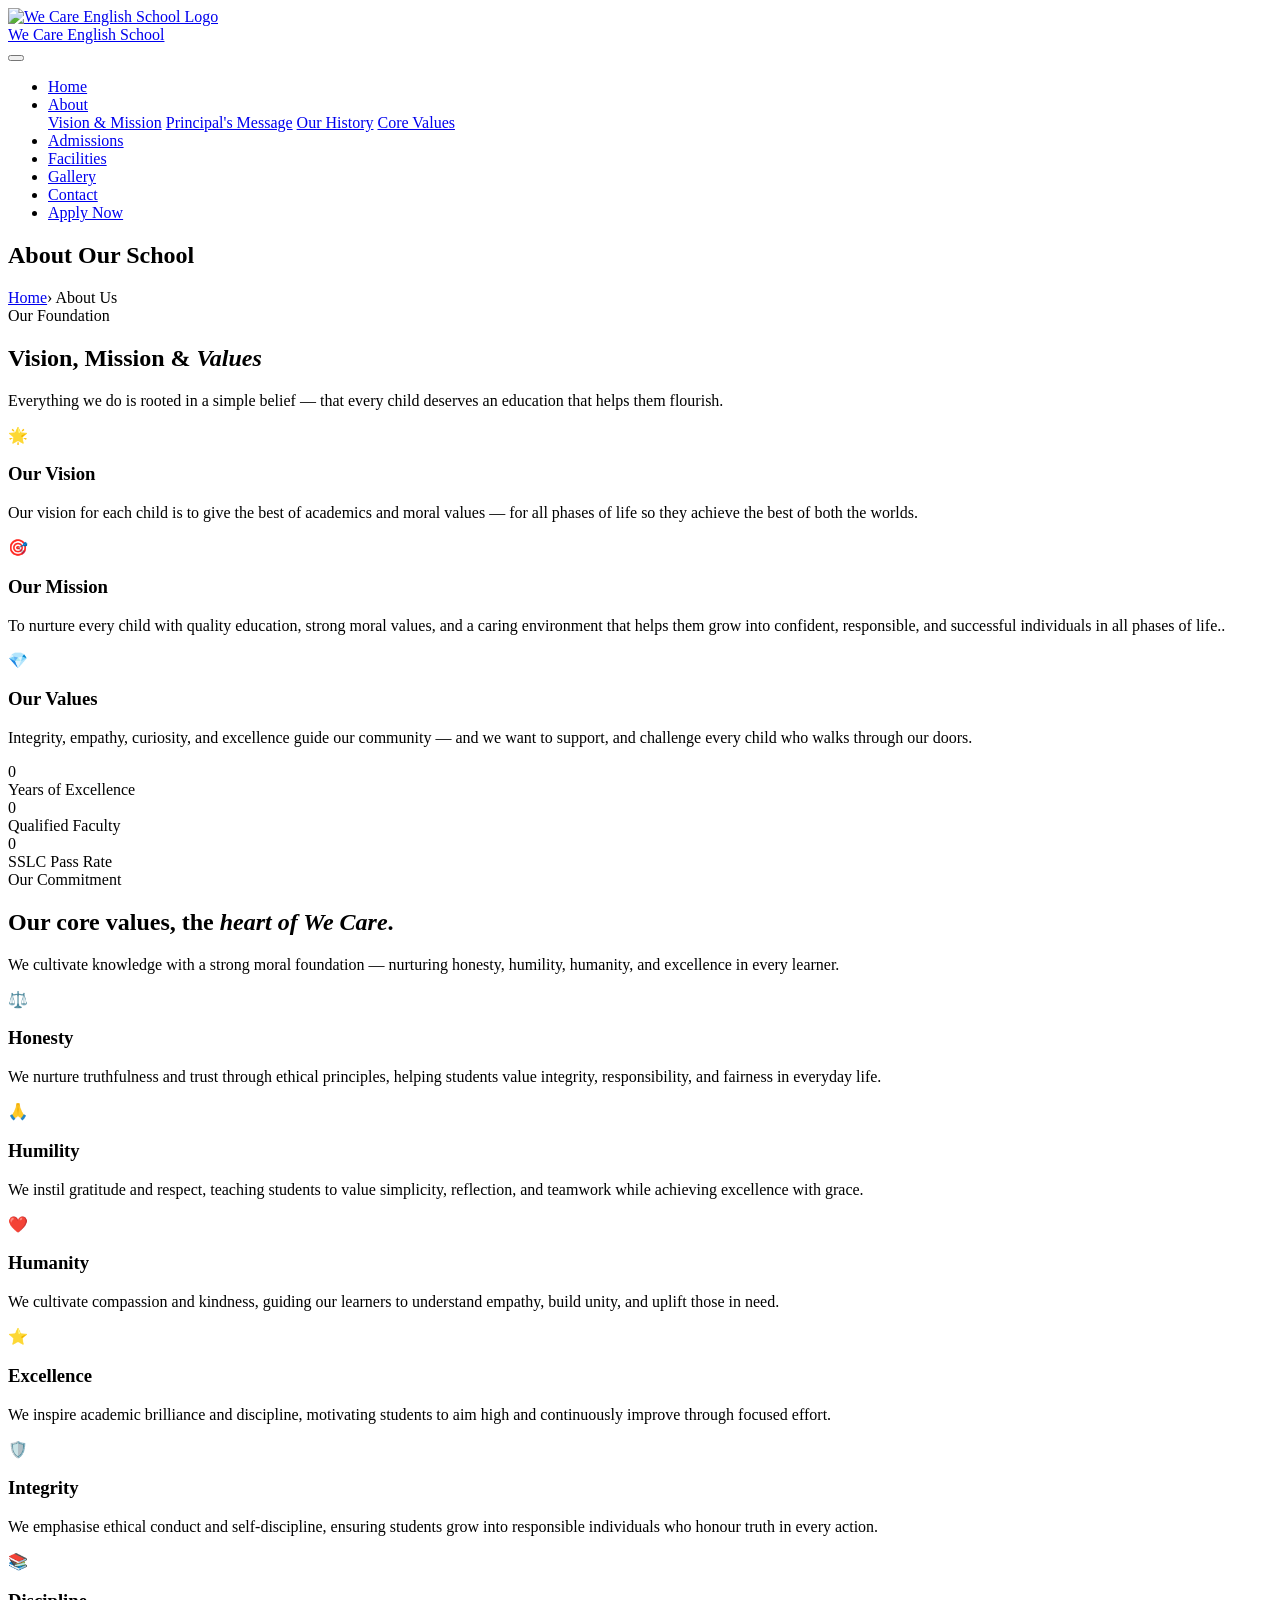
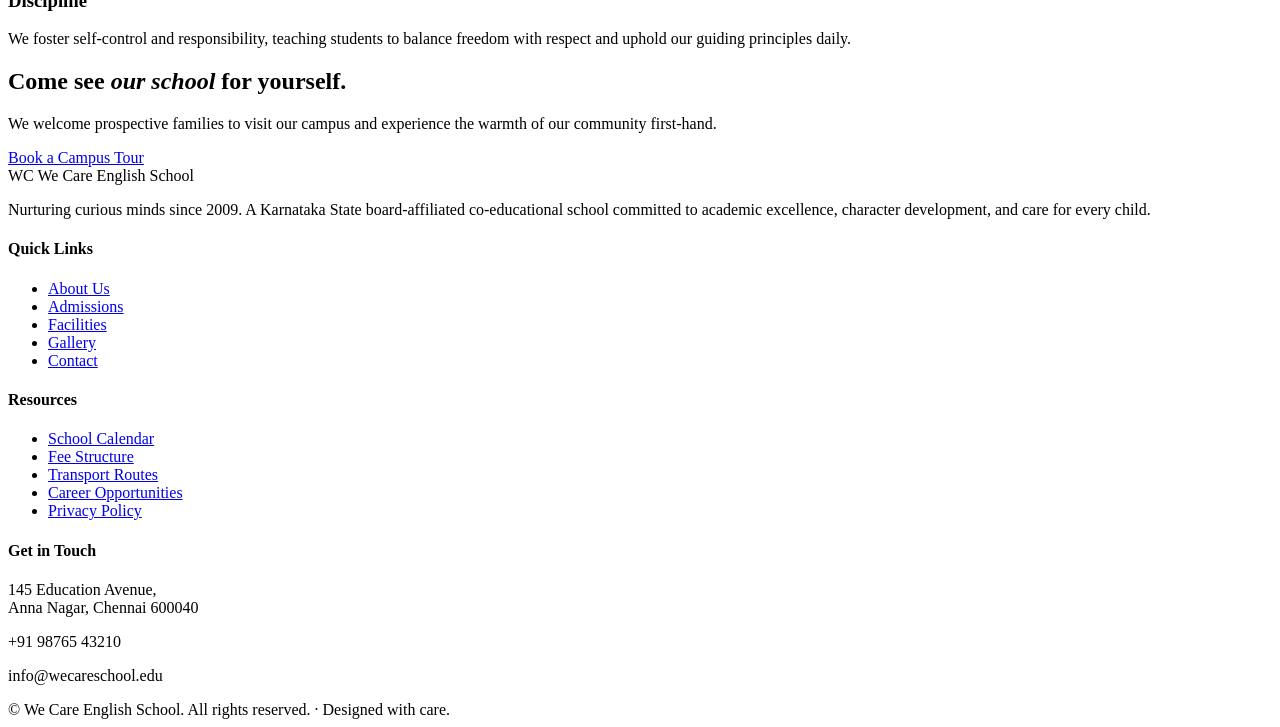
==== about.html @ 08a5f5e5 "Add files via upload" ====
<!DOCTYPE html>
<html lang="en">
<head>
  <meta charset="UTF-8" />
  <meta name="viewport" content="width=device-width, initial-scale=1.0" />
  <title>About Us — We Care English School</title>
  <meta name="description" content="Learn about the vision, history, leadership, and values of We Care English School." />
  <link rel="stylesheet" href="css/styles.css" />
</head>
<body>

  <!--<div class="topbar">
    <div class="container">
      <div class="topbar-left">
        <span>📞 +91 98765 43210</span>
        <span>✉ info@wecareschool.edu</span>
      </div>
      <div class="topbar-right">
        <span>🕒 Mon – Sat : 8:00 AM – 4:00 PM</span>
        <span class="social">
          <a href="#" aria-label="Facebook">f</a>
          <a href="#" aria-label="Instagram">ig</a>
          <a href="#" aria-label="YouTube">yt</a>
          <a href="#" aria-label="LinkedIn">in</a>
        </span>
      </div>
    </div>
  </div>-->

  <header class="site-header">
    <div class="container">
      <a class="brand" href="index.html">
       <img src="images/We Care School bg remove.png" alt="We Care English School Logo" class="brand-mark">
        <div class="brand-text">
          <span class="name">We Care English School</span>
         
        </div>
      </a>
      <button class="menu-toggle" aria-label="Toggle menu" aria-expanded="false">
        <span></span><span></span><span></span>
      </button>
      <nav class="main-nav" aria-label="Main">
        <ul>
          <li><a href="index.html">Home</a></li>
          <li class="has-drop">
            <a href="about.html">About</a>
            <div class="dropdown">
              <a href="about.html#vision">Vision &amp; Mission</a>
              <a href="about.html#principal">Principal&#39;s Message</a>
              <a href="about.html#history">Our History</a>
              <a href="about.html#values">Core Values</a>
            </div>
          </li>
          <li><a href="admissions.html">Admissions</a></li>
         <!-- <li class="has-drop">
            <a href="academics.html">Academics</a>
            <div class="dropdown">
              <a href="academics.html#kindergarten">Kindergarten</a>
              <a href="academics.html#primary">Primary School</a>
              <a href="academics.html#middle">Middle School</a>
              <a href="academics.html#secondary">Secondary School</a>
            </div>
          </li>-->
          <li><a href="facilities.html">Facilities</a></li>
          <li><a href="gallery.html">Gallery</a></li>
          <li><a href="contact.html">Contact</a></li>
          <li><a class="cta-btn" href="admissions.html">Apply Now</a></li>
        </ul>
      </nav>
    </div>
  </header>

  <section class="page-header">
    <div class="container">
      <h1>About Our School</h1>
      <div class="breadcrumb"><a href="index.html">Home</a><span class="sep">›</span> About Us</div>
    </div>
  </section>

  <!-- Vision / Mission / Values -->
  <section class="section" id="vision">
    <div class="container">
      <div class="section-head reveal">
        <span class="eyebrow">Our Foundation</span>
        <h2>Vision, Mission &amp; <em>Values</em></h2>
        <p>Everything we do is rooted in a simple belief — that every child deserves an education that helps them flourish.</p>
      </div>

      <div class="grid cols-3">
        <div class="feature-card reveal">
          <div class="icon-box">🌟</div>
          <h3>Our Vision</h3>
          <p>Our vision for each child is to give the best of academics and moral values — for all phases of life so they achieve the best of both the worlds.</p>
        </div>
        <div class="feature-card reveal">
          <div class="icon-box">🎯</div>
          <h3>Our Mission</h3>
          <p>To nurture every child with quality education, strong moral values, and a caring environment that helps them grow into confident, responsible, and successful individuals in all phases of life..</p>
        </div>
        <div class="feature-card reveal">
          <div class="icon-box">💎</div>
          <h3>Our Values</h3>
          <p>Integrity, empathy, curiosity, and excellence guide our community — and we want to support, and challenge every child who walks through our doors.</p>
        </div>
      </div>
    </div>
  </section>

  <!-- Principal's Message (Welcome style)
  <section class="section tinted welcome-preview" id="principal">
    <div class="container">
      <div class="welcome-art reveal">
        <img class="photo-main" src="https://images.unsplash.com/photo-1573496359142-b8d87734a5a2?w=900&auto=format" alt="Principal" />
        <img class="photo-second" src="https://images.unsplash.com/photo-1503676260728-1c00da094a0b?w=600&auto=format" alt="Students" />
        <div class="badge-circle">
          <div>
            <div class="num">26+</div>
            <span class="lbl">Years of<br/>Excellence</span>
          </div>
        </div>
      </div>
      <div class="welcome-text reveal">
        <span class="eyebrow">— Principal&#39;s Message</span>
        <h2>"Education is not the filling of a pail, <em>but the lighting of a fire</em>."</h2>
        <p>Welcome to We Care English School — a place where students are not only taught, but truly known. As principal, I have the great privilege of watching our young learners grow into thoughtful, capable young people who carry the school&#39;s values with them long after they leave us.</p>
        <p class="pull">"Our experienced faculty, modern facilities, and supportive community create an environment in which every child can find their voice and discover their potential."</p>
        <p>We invite you to visit our campus, meet our team, and see for yourself what makes our school special.</p>
        <div class="signature">
          <div class="signature-name">Dr. Priya Ramanathan
            <small>Principal · M.Ed., Ph.D.</small>
          </div>
        </div>
      </div>
    </div>
  </section> -->

  <!-- History 
  <section class="section" id="history">
    <div class="container">
      <div class="section-head reveal">
        <span class="eyebrow">Our Journey</span>
        <h2>A legacy of <em>caring excellence</em>.</h2>
        <p>From humble beginnings to a thriving school community.</p>
      </div>

      <div class="grid cols-4">
        <div class="feature-card reveal">
          <div class="icon-box">📅</div>
          <h3>2004</h3>
          <p>School founded with 80 students and 6 teachers in a rented building, with a vision for inclusive English-medium education.</p>
        </div>
        <div class="feature-card reveal">
          <div class="icon-box">🏫</div>
          <h3>2005</h3>
          <p>Moved to our purpose-built campus on Education Avenue. Received State Board affiliation for secondary classes.</p>
        </div>
        <div class="feature-card reveal">
          <div class="icon-box">🚀</div>
          <h3>2014</h3>
          <p>Senior secondary classes (XI–XII) introduced. Smart classrooms and modern science labs added across the campus.</p>
        </div>
        <div class="feature-card reveal">
          <div class="icon-box">🌳</div>
          <h3>Today</h3>
          <p>Home to 1,400+ students, 95+ faculty, and a thriving alumni network. Continuing to grow with care and integrity.</p>
        </div>
      </div>
    </div>
  </section>-->

  <!-- Stats -->
  <section class="stats-strip">
    <div class="container">
      <div class="stat-block">
        <div class="num" data-target="17" data-suffix="+">0</div>
        <div class="label">Years of Excellence</div>
      </div>

      <div class="stat-block">
        <div class="num" data-target="35" data-suffix="+">0</div>
        <div class="label">Qualified Faculty</div>
      </div>
      <div class="stat-block">
        <div class="num" data-target="92" data-suffix="%">0</div>
        <div class="label">SSLC Pass Rate</div>
      </div>
    </div>
  </section>

  <!-- Core values -->
  <section class="section tinted" id="values">
    <div class="container">
      <div class="section-head reveal">
        <span class="eyebrow">Our Commitment</span>
        <h2>Our core values, the <em>heart of We Care</em>.</h2>
        <p>We cultivate knowledge with a strong moral foundation — nurturing honesty, humility, humanity, and excellence in every learner.</p>
      </div>

      <div class="grid cols-3">
        <div class="feature-card reveal">
          <div class="icon-box">⚖️</div>
          <h3>Honesty</h3>
          <p>We nurture truthfulness and trust through ethical principles, helping students value integrity, responsibility, and fairness in everyday life.</p>
        </div>
        <div class="feature-card reveal">
          <div class="icon-box">🙏</div>
          <h3>Humility</h3>
          <p>We instil gratitude and respect, teaching students to value simplicity, reflection, and teamwork while achieving excellence with grace.</p>
        </div>
        <div class="feature-card reveal">
          <div class="icon-box">❤️</div>
          <h3>Humanity</h3>
          <p>We cultivate compassion and kindness, guiding our learners to understand empathy, build unity, and uplift those in need.</p>
        </div>
        <div class="feature-card reveal">
          <div class="icon-box">⭐</div>
          <h3>Excellence</h3>
          <p>We inspire academic brilliance and discipline, motivating students to aim high and continuously improve through focused effort.</p>
        </div>
        <div class="feature-card reveal">
          <div class="icon-box">🛡️</div>
          <h3>Integrity</h3>
          <p>We emphasise ethical conduct and self-discipline, ensuring students grow into responsible individuals who honour truth in every action.</p>
        </div>
        <div class="feature-card reveal">
          <div class="icon-box">📚</div>
          <h3>Discipline</h3>
          <p>We foster self-control and responsibility, teaching students to balance freedom with respect and uphold our guiding principles daily.</p>
        </div>
      </div>
    </div>
  </section>

  <!-- CTA -->
  <section class="section">
    <div class="container">
      <div class="cta-banner reveal">
        <h2>Come see <em>our school</em> for yourself.</h2>
        <p>We welcome prospective families to visit our campus and experience the warmth of our community first-hand.</p>
        <a href="contact.html" class="btn btn-primary">Book a Campus Tour</a>
      </div>
    </div>
  </section>

  <footer class="site-footer">
    <div class="container">
      <div class="footer-grid">
        <div class="footer-brand-block">
          <div class="footer-brand">
            <span class="mark">WC</span>
            We Care English School
          </div>
          <p>Nurturing curious minds since 2009. A Karnataka State board-affiliated co-educational school committed to academic excellence, character development, and care for every child.</p>
        </div>
        <div>
          <h4>Quick Links</h4>
          <ul>
            <li><a href="about.html">About Us</a></li>
            <!--<li><a href="academics.html">Academics</a></li>-->
            <li><a href="admissions.html">Admissions</a></li>
            <li><a href="facilities.html">Facilities</a></li>
            <li><a href="gallery.html">Gallery</a></li>
            <li><a href="contact.html">Contact</a></li>
          </ul>
        </div>
        <div>
          <h4>Resources</h4>
          <ul>
            <li><a href="#">School Calendar</a></li>
            <li><a href="#">Fee Structure</a></li>
            <li><a href="#">Transport Routes</a></li>
            <li><a href="#">Career Opportunities</a></li>
            <li><a href="#">Privacy Policy</a></li>
          </ul>
        </div>
        <div class="footer-contact">
          <h4>Get in Touch</h4>
          <p class="addr">145 Education Avenue,<br/>Anna Nagar, Chennai 600040</p>
          <p class="phone">+91 98765 43210</p>
          <p class="email">info@wecareschool.edu</p>
        </div>
      </div>
      <div class="footer-bottom">
        © <span id="footer-year"></span> We Care English School. All rights reserved. · Designed with care.
      </div>
    </div>
  </footer>

  <script src="js/main.js"></script>
</body>
</html>
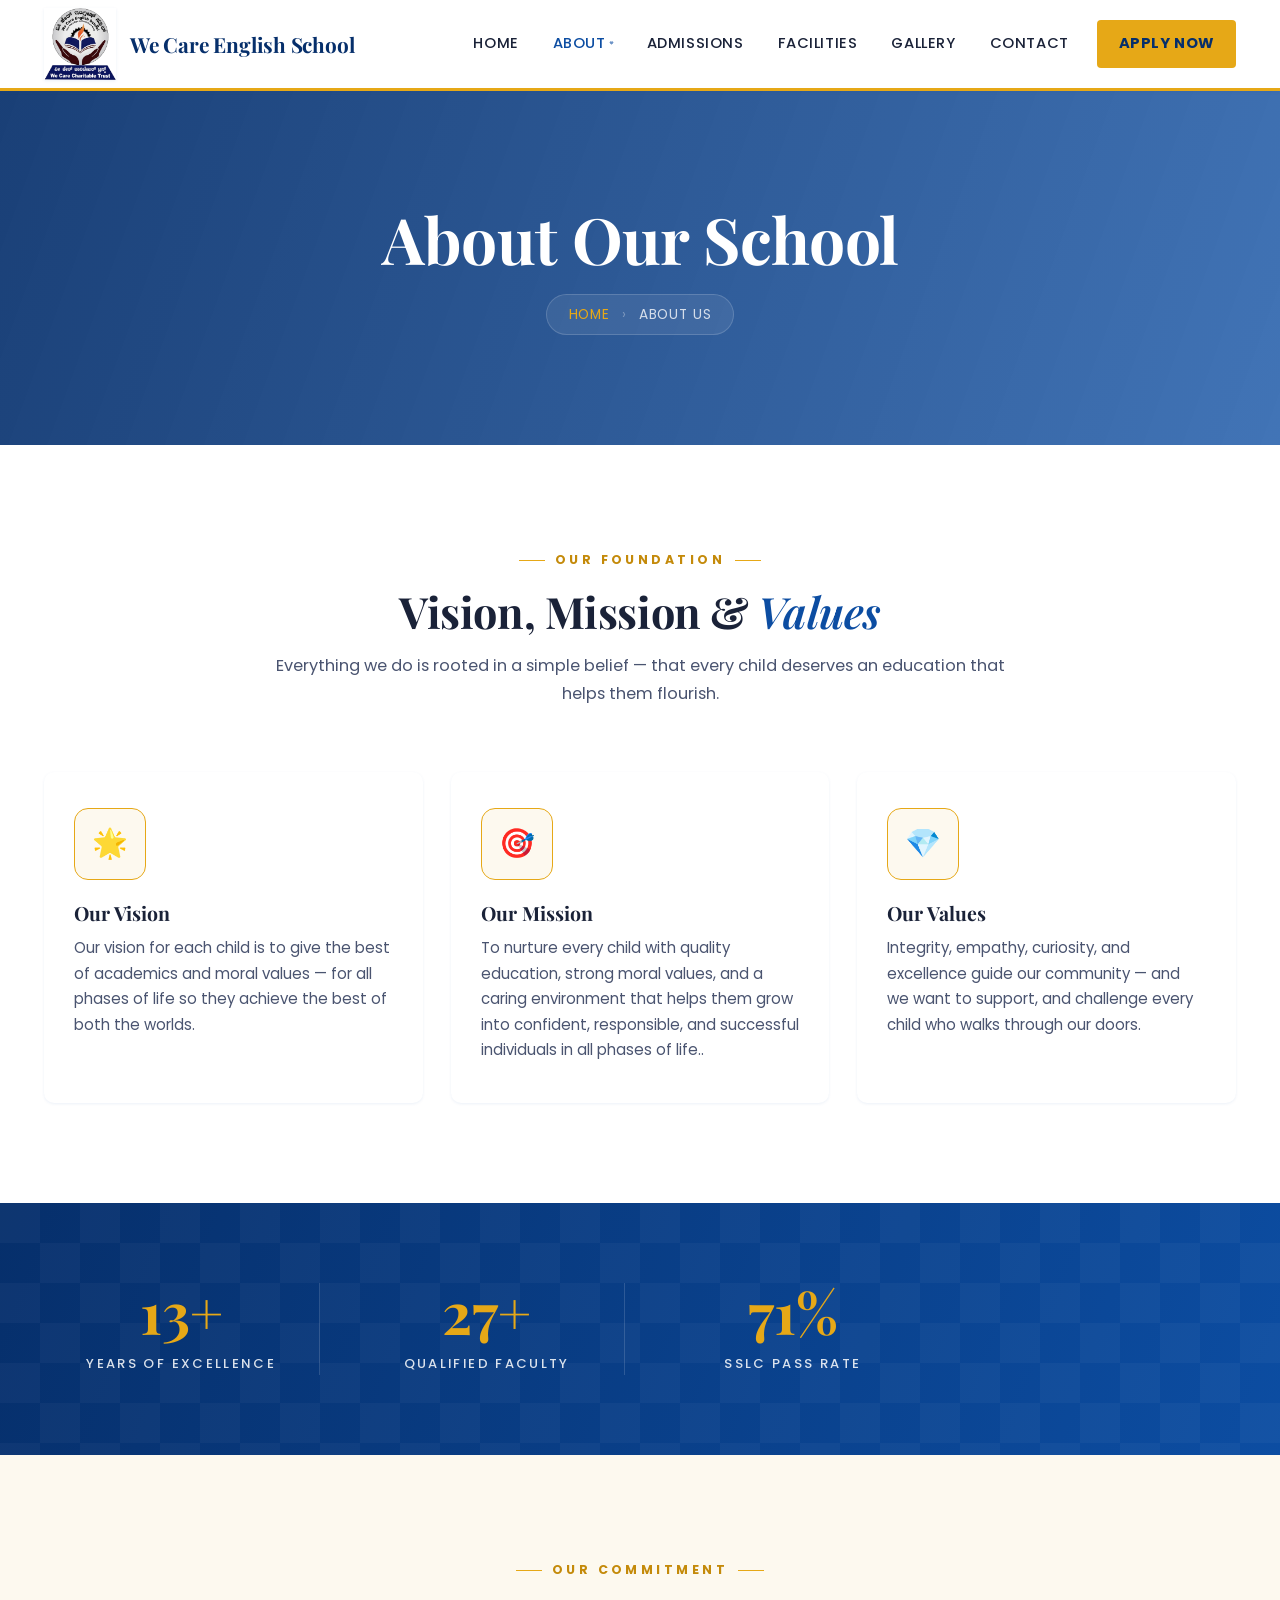
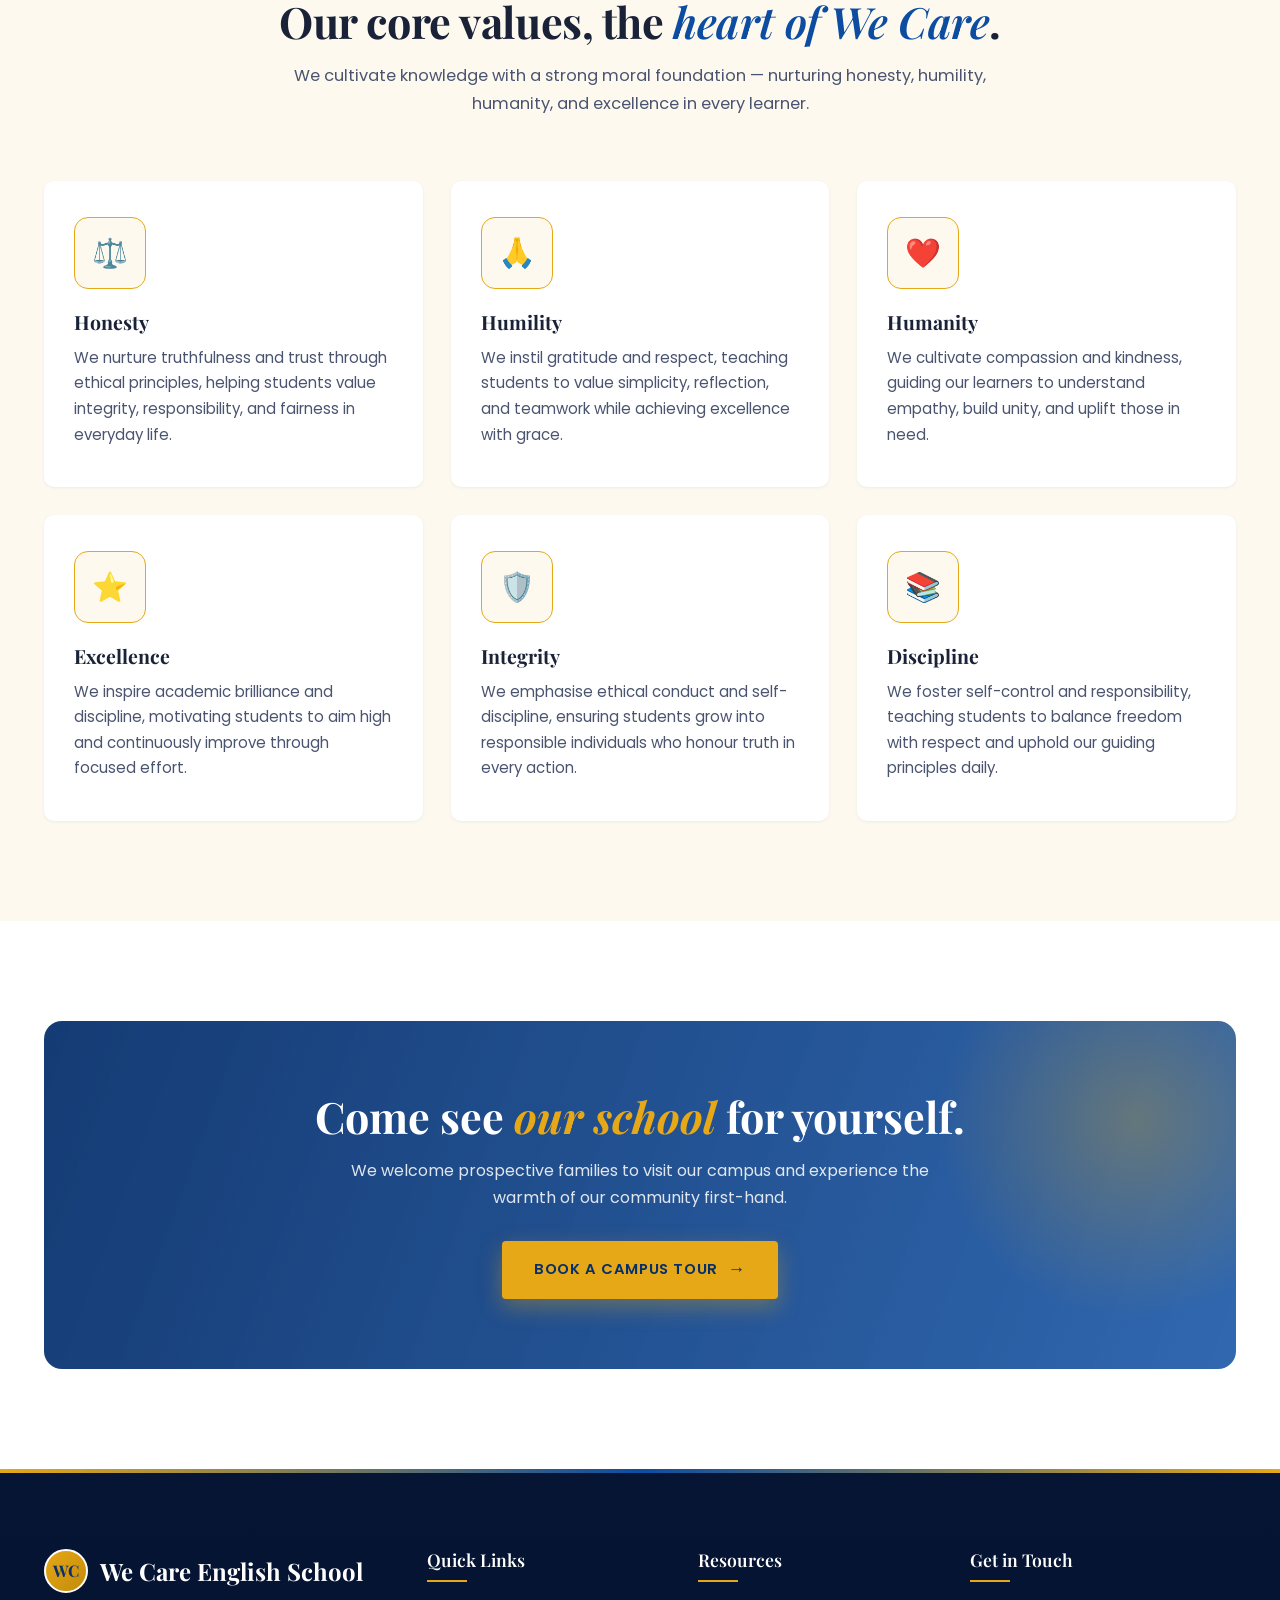
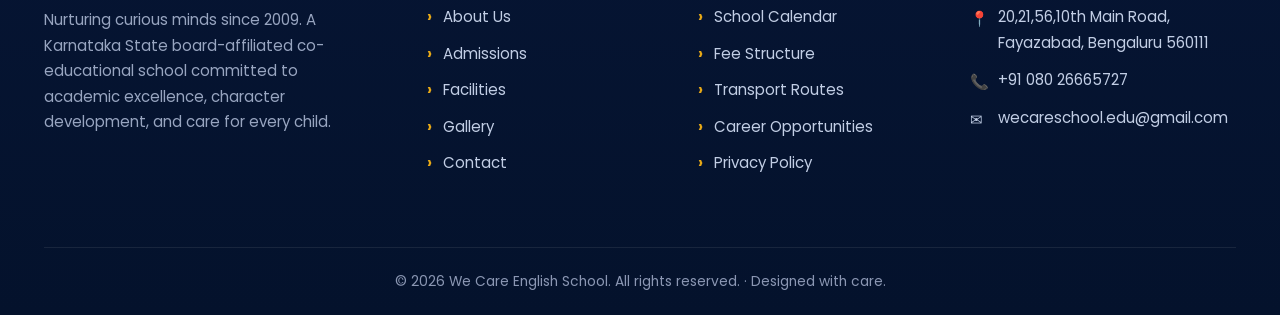
==== commit a47e06c1: "images issue" ====
--- a/about.html
+++ b/about.html
@@ -46,8 +46,8 @@
             <a href="about.html">About</a>
             <div class="dropdown">
               <a href="about.html#vision">Vision &amp; Mission</a>
-              <a href="about.html#principal">Principal&#39;s Message</a>
-              <a href="about.html#history">Our History</a>
+             <!-- <a href="about.html#principal">Principal&#39;s Message</a>
+              <a href="about.html#history">Our History</a>-->
               <a href="about.html#values">Core Values</a>
             </div>
           </li>
@@ -275,9 +275,9 @@
         </div>
         <div class="footer-contact">
           <h4>Get in Touch</h4>
-          <p class="addr">145 Education Avenue,<br/>Anna Nagar, Chennai 600040</p>
-          <p class="phone">+91 98765 43210</p>
-          <p class="email">info@wecareschool.edu</p>
+          <p class="addr">20,21,56,10th Main Road,<br/>Fayazabad, Bengaluru 560111</p>
+          <p class="phone">+91 080 26665727</p>
+          <p class="email">wecareschool.edu@gmail.com</p>
         </div>
       </div>
       <div class="footer-bottom">
--- a/css/styles.css
+++ b/css/styles.css
@@ -0,0 +1,2338 @@
+/* =========================================================
+   We Care English School — Stylesheet v2
+   Style: Warm, photo-rich, traditional Indian school website
+   ========================================================= */
+
+@import url('https://fonts.googleapis.com/css2?family=Playfair+Display:wght@500;600;700;800&family=Poppins:wght@300;400;500;600;700;800&display=swap');
+
+:root {
+  --primary: #0c4da2;
+  --primary-dark: #062f6b;
+  --primary-light: #1f6fcc;
+  --accent: #e6a817;
+  --accent-dark: #c48a0a;
+  --cream: #fdf9ef;
+  --cream-warm: #fbf3df;
+
+  --bg: #ffffff;
+  --bg-soft: #f7f9fc;
+  --text: #1a2238;
+  --text-soft: #4a5470;
+  --muted: #8590a8;
+  --border: #e4e8f0;
+
+  --shadow-sm: 0 1px 3px rgba(12, 77, 162, 0.08);
+  --shadow: 0 12px 32px rgba(12, 77, 162, 0.12);
+  --shadow-lg: 0 24px 60px rgba(12, 77, 162, 0.18);
+
+  --font-display: 'Playfair Display', Georgia, serif;
+  --font-body: 'Poppins', -apple-system, sans-serif;
+
+  --container: 1240px;
+  --radius-sm: 6px;
+  --radius: 10px;
+  --radius-lg: 18px;
+  --header-h: 88px;
+  --transition: 0.35s cubic-bezier(0.4, 0, 0.2, 1);
+}
+
+* { margin: 0; padding: 0; box-sizing: border-box; }
+html { scroll-behavior: smooth; -webkit-text-size-adjust: 100%; }
+
+body {
+  font-family: var(--font-body);
+  font-size: 16px;
+  line-height: 1.7;
+  color: var(--text-soft);
+  background: var(--bg);
+  overflow-x: hidden;
+  width: 100%;
+}
+
+img { max-width: 100%; display: block; }
+a { color: var(--primary); text-decoration: none; transition: color var(--transition); }
+a:hover { color: var(--accent-dark); }
+
+h1, h2, h3, h4, h5, h6 {
+  font-family: var(--font-display);
+  font-weight: 700;
+  line-height: 1.2;
+  color: var(--text);
+}
+
+h1 { font-size: clamp(2.4rem, 5vw, 4rem); }
+h2 { font-size: clamp(1.9rem, 3.4vw, 2.7rem); }
+h3 { font-size: 1.45rem; }
+p  { color: var(--text-soft); }
+
+.container {
+  max-width: var(--container);
+  margin: 0 auto;
+  padding: 0 24px;
+}
+
+/* =========================================================
+   Top contact bar (info row)
+   ========================================================= */
+.topbar {
+  background: var(--primary-dark);
+  color: #d3deef;
+  font-size: 0.86rem;
+  padding: 10px 0;
+}
+
+.topbar .container {
+  display: flex;
+  justify-content: space-between;
+  align-items: center;
+  flex-wrap: wrap;
+  gap: 16px;
+}
+
+.topbar a { color: #d3deef; }
+.topbar a:hover { color: var(--accent); }
+
+.topbar-left,
+.topbar-right {
+  display: flex;
+  align-items: center;
+  gap: 24px;
+}
+
+.topbar-right .social a {
+  display: inline-grid;
+  place-items: center;
+  width: 28px;
+  height: 28px;
+  border: 1px solid rgba(255,255,255,0.25);
+  border-radius: 50%;
+  margin-left: 6px;
+  font-size: 0.78rem;
+  transition: all var(--transition);
+}
+
+.topbar-right .social a:hover {
+  background: var(--accent);
+  border-color: var(--accent);
+  color: var(--primary-dark);
+}
+
+/* =========================================================
+   Header & main navigation
+   ========================================================= */
+.site-header {
+  background: #fff;
+  border-bottom: 3px solid var(--accent);
+  box-shadow: var(--shadow-sm);
+  position: sticky;
+  top: 0;
+  z-index: 100;
+}
+
+.site-header .container {
+  display: flex;
+  align-items: center;
+  justify-content: space-between;
+  height: var(--header-h);
+}
+
+.brand { display: flex; align-items: center; gap: 14px; }
+
+.brand-mark {
+  width: 72px;
+  height: 72px;
+  display: grid;
+  place-items: center;
+  color: #fff;
+  font-family: var(--font-display);
+  font-weight: 700;
+  font-size: 1.25rem;
+  box-shadow: var(--shadow-sm);
+}
+
+.brand-mark img {
+  width: 100%;
+  height: 100%;
+  object-fit: contain;
+}
+
+.brand-text .name {
+  font-family: var(--font-display);
+  font-weight: 700;
+  font-size: 1.3rem;
+  color: var(--primary-dark);
+  display: block;
+  line-height: 1.1;
+  letter-spacing: -0.01em;
+}
+
+.brand-text .tagline {
+  font-size: 0.74rem;
+  letter-spacing: 0.16em;
+  text-transform: uppercase;
+  color: var(--accent-dark);
+  display: block;
+  margin-top: 2px;
+  font-weight: 600;
+}
+
+/* Navigation */
+.main-nav { display: flex; align-items: center; }
+
+.main-nav > ul {
+  display: flex;
+  list-style: none;
+  align-items: center;
+  gap: 2px;
+}
+
+.main-nav li { position: relative; }
+
+.main-nav a {
+  display: flex;
+  align-items: center;
+  gap: 4px;
+  padding: 10px 16px;
+  font-size: 0.92rem;
+  font-weight: 500;
+  color: var(--text);
+  border-radius: 6px;
+  transition: all var(--transition);
+  text-transform: uppercase;
+  letter-spacing: 0.04em;
+}
+
+.main-nav > ul > li > a {
+  position: relative;
+}
+
+.main-nav > ul > li > a::before {
+  content: '';
+  position: absolute;
+  left: 50%;
+  bottom: 4px;
+  width: 0;
+  height: 2px;
+  background: var(--accent);
+  transition: all var(--transition);
+  transform: translateX(-50%);
+  display: none !important;
+}
+
+.main-nav > ul > li > a:hover::before,
+.main-nav li.active > a::before {
+  width: 60%;
+}
+
+.main-nav a:hover,
+.main-nav li.active > a { color: var(--primary); }
+
+.main-nav .has-drop > a::after {
+  content: '';
+  display: inline-block;
+  width: 1px;
+  height: 1px;
+  border-right: 2px solid currentColor;
+  border-bottom: 2px solid currentColor;
+  transform: rotate(45deg);
+  margin-left: auto;
+  margin-top: -3px;
+  opacity: 0.6;
+}
+
+.dropdown {
+  position: absolute;
+  top: calc(100% + 4px);
+  left: 0;
+  min-width: 230px;
+  background: #fff;
+  border-top: 3px solid var(--accent);
+  border-radius: 0 0 var(--radius) var(--radius);
+  box-shadow: var(--shadow-lg);
+  padding: 12px 0;
+  display: flex;
+  flex-direction: column;
+  opacity: 0;
+  visibility: hidden;
+  transform: translateY(8px);
+  transition: all var(--transition);
+}
+
+.has-drop:hover .dropdown,
+.has-drop:focus-within .dropdown {
+  opacity: 1;
+  visibility: visible;
+  transform: translateY(0);
+}
+
+.dropdown a {
+  padding: 11px 22px;
+  font-size: 0.86rem;
+  text-transform: none;
+  letter-spacing: 0;
+  border-radius: 0;
+  border-left: 3px solid transparent;
+}
+
+.dropdown a:hover {
+  background: var(--cream);
+  border-left-color: var(--accent);
+}
+
+.cta-btn {
+  background: var(--accent) !important;
+  color: var(--primary-dark) !important;
+  padding: 11px 22px !important;
+  font-weight: 700 !important;
+  border-radius: 4px !important;
+  margin-left: 10px;
+}
+.cta-btn::after { display: none !important; }
+.cta-btn:hover {
+  background: var(--primary) !important;
+  color: #fff !important;
+}
+
+.menu-toggle {
+  display: none;
+  flex-direction: column;
+  gap: 5px;
+  background: none;
+  border: 0;
+  cursor: pointer;
+  padding: 10px;
+}
+
+.menu-toggle span {
+  width: 26px;
+  height: 2.5px;
+  background: var(--primary);
+  transition: all var(--transition);
+}
+
+.menu-toggle.is-open span:nth-child(1) { transform: translateY(7.5px) rotate(45deg); }
+.menu-toggle.is-open span:nth-child(2) { opacity: 0; }
+.menu-toggle.is-open span:nth-child(3) { transform: translateY(-7.5px) rotate(-45deg); }
+
+/* =========================================================
+   Buttons
+   ========================================================= */
+.btn {
+  display: inline-flex;
+  align-items: center;
+  gap: 10px;
+  padding: 14px 32px;
+  font-family: var(--font-body);
+  font-weight: 600;
+  font-size: 0.92rem;
+  letter-spacing: 0.04em;
+  text-transform: uppercase;
+  border-radius: 4px;
+  border: 0;
+  cursor: pointer;
+  transition: all var(--transition);
+  text-decoration: none;
+  position: relative;
+  overflow: hidden;
+}
+
+.btn::after {
+  content: '→';
+  font-size: 1.1rem;
+  transition: transform var(--transition);
+}
+.btn:hover::after { transform: translateX(4px); }
+
+.btn-primary {
+  background: var(--accent);
+  color: var(--primary-dark);
+  box-shadow: 0 8px 22px rgba(230, 168, 23, 0.35);
+}
+.btn-primary:hover {
+  background: var(--primary);
+  color: #fff;
+}
+
+.btn-outline {
+  background: transparent;
+  color: #fff;
+  border: 2px solid #fff;
+}
+.btn-outline:hover {
+  background: #fff;
+  color: var(--primary-dark);
+}
+
+.btn-dark {
+  background: var(--primary);
+  color: #fff;
+}
+.btn-dark:hover { background: var(--primary-dark); color: #fff; }
+
+/* =========================================================
+   Hero Slider (Homepage)
+   ========================================================= */
+.hero-slider {
+  position: relative;
+  height: calc(100vh - var(--header-h) - 38px);
+  min-height: 560px;
+  max-height: 760px;
+  overflow: hidden;
+  background: var(--primary-dark);
+}
+
+.hero-slide {
+  position: absolute;
+  inset: 0;
+  opacity: 0;
+  transition: opacity 1.2s ease;
+  background-size: cover;
+  background-position: center;
+}
+
+.hero-slide.is-active { opacity: 1; }
+
+.hero-slide::before {
+  content: '';
+  position: absolute;
+  inset: 0;
+  background: linear-gradient(110deg, rgba(6, 47, 107, 0.85) 0%, rgba(6, 47, 107, 0.55) 50%, rgba(12, 77, 162, 0.4) 100%);
+}
+
+.hero-slide-content {
+  position: relative;
+  z-index: 2;
+  height: 100%;
+  display: flex;
+  flex-direction: column;
+  justify-content: center;
+  max-width: var(--container);
+  margin: 0 auto;
+  padding: 0 24px;
+  color: #fff;
+}
+
+.hero-eyebrow {
+  display: inline-flex;
+  align-items: center;
+  gap: 14px;
+  color: var(--accent);
+  font-size: 0.86rem;
+  font-weight: 600;
+  letter-spacing: 0.22em;
+  text-transform: uppercase;
+  margin-bottom: 22px;
+  opacity: 0;
+  transform: translateY(20px);
+  animation: heroIn 0.9s 0.2s forwards;
+}
+
+.hero-eyebrow::before {
+  content: '';
+  width: 60px;
+  height: 2px;
+  background: var(--accent);
+}
+
+.hero-slide h1 {
+  color: #fff;
+  font-size: clamp(2.6rem, 6vw, 5rem);
+  font-weight: 700;
+  max-width: 820px;
+  margin-bottom: 24px;
+  letter-spacing: -0.015em;
+  opacity: 0;
+  transform: translateY(28px);
+  animation: heroIn 1s 0.4s forwards;
+}
+
+.hero-slide h1 em {
+  font-style: italic;
+  color: var(--accent);
+  font-weight: 600;
+}
+
+.hero-slide p.lead {
+  font-size: 1.12rem;
+  color: rgba(255, 255, 255, 0.88);
+  max-width: 600px;
+  margin-bottom: 36px;
+  opacity: 0;
+  transform: translateY(28px);
+  animation: heroIn 1s 0.6s forwards;
+}
+
+.hero-actions {
+  display: flex;
+  gap: 14px;
+  flex-wrap: wrap;
+  opacity: 0;
+  transform: translateY(28px);
+  animation: heroIn 1s 0.8s forwards;
+}
+
+@keyframes heroIn {
+  to { opacity: 1; transform: translateY(0); }
+}
+
+/* Slider arrows + dots */
+.hero-arrows {
+  position: absolute;
+  top: 50%;
+  transform: translateY(-50%);
+  left: 0;
+  right: 0;
+  display: flex;
+  justify-content: space-between;
+  pointer-events: none;
+  padding: 0 22px;
+  z-index: 3;
+}
+
+.hero-arrow {
+  width: 52px;
+  height: 52px;
+  border-radius: 50%;
+  background: rgba(255, 255, 255, 0.12);
+  backdrop-filter: blur(10px);
+  border: 1px solid rgba(255, 255, 255, 0.25);
+  color: #fff;
+  font-size: 1.4rem;
+  cursor: pointer;
+  pointer-events: auto;
+  display: grid;
+  place-items: center;
+  transition: all var(--transition);
+}
+
+.hero-arrow:hover {
+  background: var(--accent);
+  border-color: var(--accent);
+  color: var(--primary-dark);
+}
+
+.hero-dots {
+  position: absolute;
+  bottom: 32px;
+  left: 50%;
+  transform: translateX(-50%);
+  display: flex;
+  gap: 10px;
+  z-index: 3;
+}
+
+.hero-dots button {
+  width: 36px;
+  height: 4px;
+  border: 0;
+  background: rgba(255, 255, 255, 0.4);
+  cursor: pointer;
+  border-radius: 2px;
+  transition: all var(--transition);
+}
+
+.hero-dots button.is-active {
+  background: var(--accent);
+  width: 60px;
+}
+
+/* =========================================================
+   Marquee announcement strip
+   ========================================================= */
+.marquee {
+  background: var(--accent);
+  color: var(--primary-dark);
+  padding: 12px 0;
+  overflow: hidden;
+  position: relative;
+  border-bottom: 2px solid var(--accent-dark);
+}
+
+.marquee-track {
+  display: flex;
+  gap: 60px;
+  animation: marquee 32s linear infinite;
+  white-space: nowrap;
+  font-weight: 600;
+  font-size: 0.92rem;
+}
+
+.marquee-track span::before {
+  content: '★';
+  margin-right: 14px;
+  color: var(--primary-dark);
+}
+
+@keyframes marquee {
+  0%   { transform: translateX(0); }
+  100% { transform: translateX(-50%); }
+}
+
+/* =========================================================
+   Quick info strip (3 boxes overlapping hero bottom)
+   ========================================================= */
+.quick-info {
+  background: var(--cream);
+  padding: 60px 0 70px;
+}
+
+.quick-info-grid {
+  display: grid;
+  grid-template-columns: repeat(3, 1fr);
+  gap: 0;
+  background: #fff;
+  border-radius: var(--radius);
+  overflow: hidden;
+  box-shadow: var(--shadow);
+}
+
+.quick-info-box {
+  padding: 36px 32px;
+  display: flex;
+  gap: 18px;
+  align-items: flex-start;
+  border-right: 1px solid var(--border);
+  position: relative;
+  transition: all var(--transition);
+}
+.quick-info-box:last-child { border-right: 0; }
+
+.quick-info-box:hover {
+  background: var(--primary);
+  color: #fff;
+}
+.quick-info-box:hover h3,
+.quick-info-box:hover p,
+.quick-info-box:hover .qi-icon {
+  color: #fff;
+  border-color: rgba(255,255,255,0.3);
+}
+
+.qi-icon {
+  width: 60px;
+  height: 60px;
+  border-radius: 50%;
+  background: var(--cream);
+  border: 2px dashed var(--accent);
+  display: grid;
+  place-items: center;
+  font-size: 1.6rem;
+  color: var(--primary);
+  flex-shrink: 0;
+  transition: all var(--transition);
+}
+
+.quick-info-box h3 {
+  font-size: 1.1rem;
+  margin-bottom: 4px;
+  color: var(--text);
+  transition: color var(--transition);
+}
+
+.quick-info-box p {
+  font-size: 0.92rem;
+  margin: 0;
+  transition: color var(--transition);
+}
+
+/* =========================================================
+   Sections
+   ========================================================= */
+.section { padding: 100px 0; }
+.section.tinted { background: var(--cream); }
+.section.dark {
+  background: linear-gradient(180deg, var(--primary-dark) 0%, var(--primary) 100%);
+  color: #fff;
+}
+.section.dark p { color: rgba(255,255,255,0.78); }
+.section.dark h2,
+.section.dark h3,
+.section.dark h4 { color: #fff; }
+
+.section-head {
+  max-width: 760px;
+  margin: 0 auto 64px;
+  text-align: center;
+}
+
+.section-head .eyebrow {
+  display: inline-block;
+  font-size: 0.78rem;
+  letter-spacing: 0.28em;
+  text-transform: uppercase;
+  color: var(--accent-dark);
+  font-weight: 700;
+  margin-bottom: 16px;
+  position: relative;
+  padding: 0 36px;
+}
+
+.section-head .eyebrow::before,
+.section-head .eyebrow::after {
+  content: '';
+  position: absolute;
+  top: 50%;
+  width: 26px;
+  height: 1.5px;
+  background: var(--accent);
+}
+.section-head .eyebrow::before { left: 0; }
+.section-head .eyebrow::after { right: 0; }
+
+.section-head h2 {
+  margin-bottom: 14px;
+  letter-spacing: -0.01em;
+}
+
+.section-head h2 em {
+  font-style: italic;
+  color: var(--primary);
+  font-weight: 600;
+}
+
+.section.dark .section-head .eyebrow { color: var(--accent); }
+.section.dark .section-head h2 em { color: var(--accent); }
+
+.section-head p {
+  margin-top: 14px;
+  font-size: 1.02rem;
+}
+
+/* =========================================================
+   Welcome / About preview (image + text + signature)
+   ========================================================= */
+.welcome-preview .container {
+  display: grid;
+  grid-template-columns: 1.05fr 1fr;
+  gap: 70px;
+  align-items: center;
+}
+
+.welcome-art {
+  position: relative;
+}
+
+.welcome-art .photo-main {
+  width: 100%;
+  aspect-ratio: 4 / 5;
+  object-fit: cover;
+  border-radius: var(--radius);
+  box-shadow: var(--shadow-lg);
+}
+
+.welcome-art .photo-second {
+  position: absolute;
+  bottom: -30px;
+  right: -30px;
+  width: 55%;
+  aspect-ratio: 4 / 3;
+  object-fit: cover;
+  border-radius: var(--radius);
+  border: 8px solid #fff;
+  box-shadow: var(--shadow);
+}
+
+.welcome-art .badge-circle {
+  position: absolute;
+  top: -28px;
+  left: -28px;
+  width: 130px;
+  height: 130px;
+  border-radius: 50%;
+  background: var(--accent);
+  color: var(--primary-dark);
+  display: grid;
+  place-items: center;
+  text-align: center;
+  font-family: var(--font-display);
+  font-weight: 700;
+  box-shadow: var(--shadow);
+  animation: spin 24s linear infinite;
+}
+@keyframes spin {
+  to { transform: rotate(360deg); }
+}
+.welcome-art .badge-circle .num {
+  font-size: 2.2rem;
+  line-height: 1;
+}
+.welcome-art .badge-circle .lbl {
+  font-size: 0.72rem;
+  letter-spacing: 0.06em;
+  text-transform: uppercase;
+  margin-top: 4px;
+  display: block;
+}
+
+.welcome-text .eyebrow {
+  display: inline-block;
+  font-size: 0.78rem;
+  letter-spacing: 0.28em;
+  text-transform: uppercase;
+  color: var(--accent-dark);
+  font-weight: 700;
+  margin-bottom: 16px;
+}
+
+.welcome-text h2 {
+  margin-bottom: 18px;
+}
+.welcome-text h2 em {
+  font-style: italic;
+  color: var(--primary);
+}
+
+.welcome-text .pull {
+  font-size: 1.06rem;
+  color: var(--text);
+  font-weight: 500;
+  border-left: 4px solid var(--accent);
+  padding-left: 18px;
+  margin: 22px 0;
+  font-family: var(--font-display);
+  font-style: italic;
+  line-height: 1.4;
+}
+
+.welcome-list {
+  list-style: none;
+  display: grid;
+  grid-template-columns: 1fr 1fr;
+  gap: 14px 28px;
+  margin: 24px 0 30px;
+}
+
+.welcome-list li {
+  display: flex;
+  align-items: center;
+  gap: 12px;
+  color: var(--text);
+  font-weight: 500;
+  font-size: 0.95rem;
+}
+
+.welcome-list li::before {
+  content: '';
+  width: 22px;
+  height: 22px;
+  border-radius: 50%;
+  background: var(--accent);
+  background-image: linear-gradient(135deg, var(--accent), var(--accent-dark));
+  flex-shrink: 0;
+  position: relative;
+  display: grid;
+  place-items: center;
+}
+.welcome-list li::after {
+  content: '✓';
+  position: absolute;
+  margin-left: 5px;
+  color: #fff;
+  font-size: 0.75rem;
+  font-weight: 800;
+}
+
+.signature {
+  margin-top: 24px;
+  display: flex;
+  align-items: center;
+  gap: 16px;
+}
+.signature-name {
+  font-family: var(--font-display);
+  font-size: 1.15rem;
+  font-style: italic;
+  color: var(--primary);
+  font-weight: 600;
+}
+.signature small {
+  display: block;
+  color: var(--muted);
+  font-style: normal;
+  font-family: var(--font-body);
+  font-size: 0.78rem;
+  letter-spacing: 0.1em;
+  text-transform: uppercase;
+  margin-top: 2px;
+}
+
+/* =========================================================
+   Stats counter strip
+   ========================================================= */
+.stats-strip {
+  background: linear-gradient(110deg, var(--primary-dark) 0%, var(--primary) 100%);
+  color: #fff;
+  padding: 80px 0;
+  position: relative;
+  overflow: hidden;
+}
+
+.stats-strip::before {
+  content: '';
+  position: absolute;
+  inset: 0;
+  background-image: url("data:image/svg+xml,%3Csvg xmlns='http://www.w3.org/2000/svg' width='80' height='80' viewBox='0 0 80 80'%3E%3Cg fill='%23ffffff' fill-opacity='0.03'%3E%3Cpath d='M0 0h40v40H0zM40 40h40v40H40z'/%3E%3C/g%3E%3C/svg%3E");
+}
+
+.stats-strip .container {
+  position: relative;
+  display: grid;
+  grid-template-columns: repeat(4, 1fr);
+  gap: 30px;
+}
+
+.stat-block {
+  text-align: center;
+  padding: 0 20px;
+  border-right: 1px solid rgba(255,255,255,0.15);
+}
+.stat-block:last-child { border-right: 0; }
+
+.stat-block .num {
+  font-family: var(--font-display);
+  font-size: 3.6rem;
+  font-weight: 700;
+  color: var(--accent);
+  line-height: 1;
+}
+
+.stat-block .label {
+  margin-top: 12px;
+  font-size: 0.82rem;
+  letter-spacing: 0.18em;
+  text-transform: uppercase;
+  color: rgba(255,255,255,0.85);
+  font-weight: 500;
+}
+
+/* =========================================================
+   Programs grid (image cards)
+   ========================================================= */
+.program-grid {
+  display: grid;
+  grid-template-columns: repeat(3, 1fr);
+  gap: 30px;
+}
+
+.program-card {
+  background: #fff;
+  border-radius: var(--radius);
+  overflow: hidden;
+  box-shadow: var(--shadow-sm);
+  transition: all var(--transition);
+  position: relative;
+}
+
+.program-card:hover {
+  transform: translateY(-8px);
+  box-shadow: var(--shadow-lg);
+}
+
+.program-card .img-wrap {
+  aspect-ratio: 4 / 3;
+  overflow: hidden;
+  position: relative;
+}
+
+.program-card img {
+  width: 100%;
+  height: 100%;
+  object-fit: cover;
+  transition: transform 0.7s ease;
+}
+
+.program-card:hover img { transform: scale(1.08); }
+
+.program-card .img-wrap::after {
+  content: '';
+  position: absolute;
+  inset: 0;
+  background: linear-gradient(180deg, transparent 50%, rgba(6, 47, 107, 0.7) 100%);
+  opacity: 0;
+  transition: opacity var(--transition);
+}
+.program-card:hover .img-wrap::after { opacity: 1; }
+
+.program-card .body {
+  padding: 28px 28px 32px;
+  position: relative;
+}
+
+.program-card .body::before {
+  content: '';
+  position: absolute;
+  top: -28px;
+  left: 28px;
+  width: 56px;
+  height: 56px;
+  background: var(--accent);
+  color: var(--primary-dark);
+  display: grid;
+  place-items: center;
+  font-family: var(--font-display);
+  font-weight: 700;
+  font-size: 1.4rem;
+  border-radius: 50%;
+  border: 4px solid #fff;
+  box-shadow: var(--shadow-sm);
+}
+
+.program-card.p1 .body::before { content: '01'; }
+.program-card.p2 .body::before { content: '02'; }
+.program-card.p3 .body::before { content: '03'; }
+.program-card.p4 .body::before { content: '04'; }
+.program-card.p5 .body::before { content: '05'; }
+.program-card.p6 .body::before { content: '06'; }
+
+.program-card h3 {
+  margin: 14px 0 10px;
+  font-size: 1.3rem;
+}
+
+.program-card .body .more {
+  display: inline-flex;
+  align-items: center;
+  gap: 8px;
+  margin-top: 14px;
+  color: var(--primary);
+  font-weight: 600;
+  font-size: 0.86rem;
+  letter-spacing: 0.06em;
+  text-transform: uppercase;
+}
+
+.program-card .body .more::after {
+  content: '→';
+  transition: transform var(--transition);
+}
+.program-card:hover .body .more::after { transform: translateX(5px); }
+
+/* =========================================================
+   Why Us – image collage
+   ========================================================= */
+.why-grid .container {
+  display: grid;
+  grid-template-columns: 1fr 1.05fr;
+  gap: 70px;
+  align-items: center;
+}
+
+.why-collage {
+  display: grid;
+  grid-template-columns: 1fr 1fr;
+  grid-template-rows: 220px 220px;
+  gap: 16px;
+  position: relative;
+}
+
+.why-collage img {
+  width: 100%;
+  height: 100%;
+  object-fit: cover;
+  border-radius: var(--radius);
+}
+
+.why-collage img:nth-child(1) { grid-row: span 2; height: 456px; }
+.why-collage img:nth-child(2) { box-shadow: var(--shadow); }
+.why-collage img:nth-child(3) { box-shadow: var(--shadow); }
+
+.why-collage .frame-deco {
+  position: absolute;
+  inset: -18px;
+  border: 2px solid var(--accent);
+  border-radius: var(--radius);
+  z-index: -1;
+}
+
+.why-list {
+  list-style: none;
+  margin-top: 26px;
+}
+
+.why-item {
+  display: flex;
+  gap: 18px;
+  padding: 18px 0;
+  border-bottom: 1px dashed var(--border);
+}
+.why-item:last-child { border-bottom: 0; }
+
+.why-item .icon {
+  width: 56px;
+  height: 56px;
+  flex-shrink: 0;
+  border-radius: 12px;
+  background: var(--cream);
+  color: var(--primary);
+  display: grid;
+  place-items: center;
+  font-size: 1.5rem;
+  border: 1.5px solid var(--accent);
+  transition: all var(--transition);
+}
+
+.why-item:hover .icon {
+  background: var(--accent);
+  color: var(--primary-dark);
+}
+
+.why-item h4 {
+  font-family: var(--font-display);
+  font-size: 1.18rem;
+  margin-bottom: 4px;
+}
+
+.why-item p {
+  font-size: 0.92rem;
+  margin: 0;
+}
+
+/* =========================================================
+   Announcements + Events
+   ========================================================= */
+.news-grid {
+  display: grid;
+  grid-template-columns: 1.5fr 1fr;
+  gap: 40px;
+  align-items: flex-start;
+}
+
+.news-item {
+  display: grid;
+  grid-template-columns: 110px 1fr;
+  gap: 20px;
+  padding: 22px;
+  background: #fff;
+  border-radius: var(--radius);
+  margin-bottom: 18px;
+  box-shadow: var(--shadow-sm);
+  transition: all var(--transition);
+}
+
+.news-item:hover {
+  transform: translateY(-3px);
+  box-shadow: var(--shadow);
+}
+
+.news-date {
+  background: linear-gradient(135deg, var(--primary), var(--primary-light));
+  color: #fff;
+  border-radius: var(--radius-sm);
+  text-align: center;
+  padding: 16px 8px;
+  align-self: start;
+  position: relative;
+  overflow: hidden;
+}
+
+.news-date::before {
+  content: '';
+  position: absolute;
+  bottom: 0;
+  left: 0;
+  right: 0;
+  height: 6px;
+  background: var(--accent);
+}
+
+.news-date .day {
+  display: block;
+  font-family: var(--font-display);
+  font-size: 2rem;
+  font-weight: 700;
+  line-height: 1;
+}
+.news-date .mon {
+  display: block;
+  font-size: 0.72rem;
+  margin-top: 4px;
+  letter-spacing: 0.16em;
+  text-transform: uppercase;
+}
+.news-date .yr {
+  display: block;
+  font-size: 0.7rem;
+  margin-top: 6px;
+  opacity: 0.75;
+}
+
+.news-content h4 {
+  font-size: 1.14rem;
+  margin-bottom: 6px;
+  color: var(--text);
+}
+
+.news-content .meta {
+  display: flex;
+  gap: 14px;
+  font-size: 0.78rem;
+  color: var(--muted);
+  margin-bottom: 8px;
+  text-transform: uppercase;
+  letter-spacing: 0.05em;
+}
+
+.news-content p { font-size: 0.93rem; }
+
+.events-card {
+  background: var(--primary-dark);
+  background: linear-gradient(160deg, var(--primary-dark) 0%, var(--primary) 100%);
+  color: #fff;
+  border-radius: var(--radius);
+  padding: 36px 32px;
+  position: relative;
+  overflow: hidden;
+}
+
+.events-card::after {
+  content: '';
+  position: absolute;
+  top: -80px;
+  right: -80px;
+  width: 220px;
+  height: 220px;
+  background: radial-gradient(circle, rgba(230,168,23,0.25) 0%, transparent 70%);
+}
+
+.events-card h3 {
+  color: #fff;
+  margin-bottom: 24px;
+  display: flex;
+  align-items: center;
+  gap: 10px;
+  position: relative;
+}
+
+.event {
+  display: grid;
+  grid-template-columns: 60px 1fr;
+  gap: 16px;
+  padding: 16px 0;
+  border-bottom: 1px solid rgba(255,255,255,0.12);
+  position: relative;
+}
+.event:last-child { border-bottom: 0; padding-bottom: 0; }
+
+.event .e-date {
+  text-align: center;
+  background: var(--accent);
+  color: var(--primary-dark);
+  padding: 8px 4px;
+  border-radius: 6px;
+  font-weight: 700;
+}
+.event .e-date strong {
+  display: block;
+  font-family: var(--font-display);
+  font-size: 1.4rem;
+  line-height: 1;
+}
+.event .e-date span {
+  font-size: 0.66rem;
+  text-transform: uppercase;
+  letter-spacing: 0.08em;
+}
+
+.event h4 {
+  color: #fff;
+  font-size: 1rem;
+  margin-bottom: 4px;
+}
+
+.event small {
+  color: rgba(255,255,255,0.7);
+  font-size: 0.82rem;
+}
+
+/* =========================================================
+   Achievements (toppers row)
+   ========================================================= */
+.toppers {
+  display: grid;
+  grid-template-columns: repeat(4, 1fr);
+  gap: 24px;
+}
+
+.topper {
+  text-align: center;
+  background: rgba(255,255,255,0.05);
+  border: 1px solid rgba(255,255,255,0.12);
+  backdrop-filter: blur(6px);
+  border-radius: var(--radius);
+  padding: 30px 20px;
+  transition: all var(--transition);
+  position: relative;
+}
+
+.topper:hover {
+  transform: translateY(-6px);
+  background: rgba(255,255,255,0.1);
+  border-color: var(--accent);
+}
+
+.topper .photo {
+  width: 110px;
+  height: 110px;
+  border-radius: 50%;
+  margin: 0 auto 16px;
+  background-size: cover;
+  background-position: center;
+  border: 4px solid var(--accent);
+  box-shadow: 0 0 0 8px rgba(230, 168, 23, 0.18);
+}
+
+.topper .name {
+  font-family: var(--font-display);
+  font-weight: 600;
+  font-size: 1.1rem;
+  color: #fff;
+  display: block;
+  margin-bottom: 4px;
+}
+
+.topper .grade {
+  color: var(--accent);
+  font-size: 0.82rem;
+  font-weight: 600;
+  letter-spacing: 0.06em;
+  text-transform: uppercase;
+  display: block;
+  margin-bottom: 10px;
+}
+
+.topper .score {
+  font-family: var(--font-display);
+  font-size: 2rem;
+  font-weight: 700;
+  color: #fff;
+}
+.topper .score small { font-size: 1rem; opacity: 0.7; }
+
+/* =========================================================
+   Testimonials
+   ========================================================= */
+.testimonial {
+  background: #fff;
+  border-radius: var(--radius);
+  padding: 36px 32px;
+  box-shadow: var(--shadow-sm);
+  position: relative;
+  margin-top: 20px;
+  transition: all var(--transition);
+}
+
+.testimonial:hover { box-shadow: var(--shadow); transform: translateY(-4px); }
+
+.testimonial::before {
+  content: '"';
+  position: absolute;
+  top: -20px;
+  left: 28px;
+  font-family: var(--font-display);
+  font-size: 6rem;
+  color: var(--accent);
+  line-height: 1;
+}
+
+.testimonial p {
+  font-style: italic;
+  font-size: 1rem;
+  color: var(--text);
+  margin-bottom: 22px;
+  position: relative;
+}
+
+.testimonial-author {
+  display: flex;
+  align-items: center;
+  gap: 14px;
+  border-top: 1px solid var(--border);
+  padding-top: 18px;
+}
+
+.testimonial-avatar {
+  width: 50px;
+  height: 50px;
+  border-radius: 50%;
+  background-size: cover;
+  background-position: center;
+}
+
+.testimonial-author strong {
+  font-family: var(--font-display);
+  display: block;
+  color: var(--text);
+  font-size: 1rem;
+}
+
+.testimonial-author span {
+  font-size: 0.82rem;
+  color: var(--muted);
+  letter-spacing: 0.05em;
+  text-transform: uppercase;
+}
+
+/* =========================================================
+   Page header (non-home pages)
+   ========================================================= */
+.page-header {
+  background:
+    linear-gradient(110deg, rgba(6, 47, 107, 0.92) 0%, rgba(12, 77, 162, 0.78) 100%),
+    url('../images/Independence day 1.jpeg?w=1600&auto=format') center/cover;
+  color: #fff;
+  padding: 110px 0 110px;
+  text-align: center;
+  position: relative;
+}
+
+.page-header h1 {
+  color: #fff;
+  margin-bottom: 16px;
+  letter-spacing: -0.01em;
+}
+
+.page-header .breadcrumb {
+  display: inline-flex;
+  align-items: center;
+  gap: 12px;
+  font-size: 0.86rem;
+  color: rgba(255,255,255,0.78);
+  background: rgba(255,255,255,0.08);
+  border: 1px solid rgba(255,255,255,0.16);
+  border-radius: 999px;
+  padding: 8px 22px;
+  letter-spacing: 0.06em;
+  text-transform: uppercase;
+}
+
+.page-header .breadcrumb a {
+  color: var(--accent);
+}
+
+.page-header .breadcrumb .sep { opacity: 0.4; }
+
+/* =========================================================
+   Generic feature card
+   ========================================================= */
+.grid {
+  display: grid;
+  gap: 28px;
+}
+.grid.cols-2 { grid-template-columns: repeat(2, 1fr); }
+.grid.cols-3 { grid-template-columns: repeat(3, 1fr); }
+.grid.cols-4 { grid-template-columns: repeat(4, 1fr); }
+
+.feature-card {
+  background: #fff;
+  border-radius: var(--radius);
+  padding: 36px 30px;
+  border-bottom: 4px solid transparent;
+  box-shadow: var(--shadow-sm);
+  transition: all var(--transition);
+}
+
+.feature-card:hover {
+  transform: translateY(-6px);
+  box-shadow: var(--shadow);
+  border-bottom-color: var(--accent);
+}
+
+.feature-card .icon-box {
+  width: 72px;
+  height: 72px;
+  border-radius: 14px;
+  background: var(--cream);
+  color: var(--primary);
+  display: grid;
+  place-items: center;
+  font-size: 1.8rem;
+  margin-bottom: 22px;
+  border: 1.5px solid var(--accent);
+  transition: all var(--transition);
+}
+
+.feature-card:hover .icon-box {
+  background: var(--primary);
+  color: #fff;
+  border-color: var(--primary);
+}
+
+.feature-card h3 {
+  margin-bottom: 10px;
+  font-size: 1.22rem;
+}
+
+.feature-card p { font-size: 0.94rem; }
+
+/* =========================================================
+   Process / timeline list
+   ========================================================= */
+.process-list {
+  display: grid;
+  grid-template-columns: repeat(4, 1fr);
+  gap: 24px;
+  position: relative;
+}
+
+.process-list::before {
+  content: '';
+  position: absolute;
+  top: 32px;
+  left: 12%;
+  right: 12%;
+  height: 2px;
+  background: repeating-linear-gradient(90deg, var(--accent) 0 8px, transparent 8px 16px);
+  z-index: 0;
+}
+
+.process-step {
+  position: relative;
+  text-align: center;
+  z-index: 1;
+}
+
+.process-step .num {
+  width: 64px;
+  height: 64px;
+  border-radius: 50%;
+  background: #fff;
+  border: 3px solid var(--accent);
+  color: var(--primary);
+  margin: 0 auto 20px;
+  display: grid;
+  place-items: center;
+  font-family: var(--font-display);
+  font-weight: 700;
+  font-size: 1.5rem;
+  box-shadow: var(--shadow-sm);
+}
+
+.process-step h4 {
+  font-family: var(--font-display);
+  font-weight: 700;
+  margin-bottom: 8px;
+  color: var(--text);
+}
+
+.process-step p { font-size: 0.92rem; }
+
+/* =========================================================
+   Academics tabs
+   ========================================================= */
+.program-tabs {
+  display: flex;
+  gap: 8px;
+  flex-wrap: wrap;
+  justify-content: center;
+  margin-bottom: 50px;
+}
+
+.program-tabs button {
+  background: #fff;
+  border: 1.5px solid var(--border);
+  padding: 12px 28px;
+  border-radius: 4px;
+  font-family: var(--font-body);
+  font-weight: 600;
+  font-size: 0.86rem;
+  text-transform: uppercase;
+  letter-spacing: 0.06em;
+  color: var(--text-soft);
+  cursor: pointer;
+  transition: all var(--transition);
+}
+
+.program-tabs button.active {
+  background: var(--primary);
+  color: #fff;
+  border-color: var(--primary);
+  box-shadow: 0 8px 24px rgba(12, 77, 162, 0.3);
+}
+
+.program-panel {
+  display: none;
+  background: #fff;
+  border-radius: var(--radius-lg);
+  padding: 56px;
+  box-shadow: var(--shadow-sm);
+}
+
+.program-panel.active {
+  display: grid;
+  grid-template-columns: 1.05fr 1fr;
+  gap: 50px;
+  align-items: center;
+}
+
+.program-panel img { border-radius: var(--radius); width: 100%; }
+
+.program-panel h3 {
+  font-size: 2rem;
+  margin-bottom: 16px;
+  color: var(--primary-dark);
+}
+
+.program-panel ul {
+  list-style: none;
+  margin-top: 18px;
+}
+
+.program-panel ul li {
+  padding: 10px 0;
+  border-bottom: 1px dashed var(--border);
+  display: flex;
+  align-items: center;
+  gap: 12px;
+  color: var(--text);
+  font-size: 0.95rem;
+}
+
+.program-panel ul li::before {
+  content: '✦';
+  color: var(--accent);
+  font-weight: 700;
+  font-size: 1.1rem;
+}
+
+/* =========================================================
+   Facilities image cards
+   ========================================================= */
+.facility-grid {
+  display: grid;
+  grid-template-columns: repeat(3, 1fr);
+  gap: 30px;
+}
+
+.facility-card {
+  background: #fff;
+  border-radius: var(--radius);
+  overflow: hidden;
+  border: 1px solid var(--border);
+  transition: all var(--transition);
+}
+
+.facility-card:hover {
+  transform: translateY(-6px);
+  box-shadow: var(--shadow);
+  border-color: var(--accent);
+}
+
+.facility-card .img-wrap {
+  aspect-ratio: 16 / 11;
+  overflow: hidden;
+  position: relative;
+}
+
+.facility-card img {
+  width: 100%;
+  height: 100%;
+  object-fit: cover;
+  transition: transform 0.7s ease;
+}
+
+.facility-card:hover img { transform: scale(1.07); }
+
+.facility-card .body { padding: 26px 28px; }
+
+.facility-card h3 {
+  font-size: 1.26rem;
+  margin-bottom: 10px;
+}
+
+.facility-card .body small {
+  color: var(--accent-dark);
+  font-weight: 700;
+  font-size: 0.74rem;
+  letter-spacing: 0.16em;
+  text-transform: uppercase;
+}
+
+/* =========================================================
+   Gallery
+   ========================================================= */
+.gallery-filters {
+  display: flex;
+  justify-content: center;
+  gap: 8px;
+  margin-bottom: 50px;
+  flex-wrap: wrap;
+}
+
+.gallery-filters button {
+  background: #fff;
+  border: 1.5px solid var(--border);
+  padding: 10px 24px;
+  border-radius: 4px;
+  font-family: var(--font-body);
+  font-size: 0.84rem;
+  font-weight: 600;
+  text-transform: uppercase;
+  letter-spacing: 0.06em;
+  color: var(--text-soft);
+  cursor: pointer;
+  transition: all var(--transition);
+}
+
+.gallery-filters button.active {
+  background: var(--accent);
+  color: var(--primary-dark);
+  border-color: var(--accent);
+}
+
+.gallery-grid {
+  display: grid;
+  grid-template-columns: repeat(auto-fill, minmax(280px, 1fr));
+  gap: 18px;
+}
+
+.gallery-item {
+  position: relative;
+  aspect-ratio: 4 / 3;
+  border-radius: var(--radius);
+  overflow: hidden;
+  cursor: pointer;
+  background: var(--cream);
+}
+
+.gallery-item img {
+  width: 100%;
+  height: 100%;
+  object-fit: cover;
+  transition: transform 0.7s ease;
+}
+
+.gallery-item:hover img { transform: scale(1.1); }
+
+.gallery-item .overlay {
+  position: absolute;
+  inset: 0;
+  background: linear-gradient(180deg, transparent 50%, rgba(6, 47, 107, 0.92) 100%);
+  display: flex;
+  align-items: flex-end;
+  padding: 20px;
+  opacity: 0;
+  transition: opacity var(--transition);
+}
+.gallery-item:hover .overlay { opacity: 1; }
+.gallery-item .overlay::after {
+  content: '+';
+  position: absolute;
+  top: 16px;
+  right: 16px;
+  width: 40px;
+  height: 40px;
+  background: var(--accent);
+  color: var(--primary-dark);
+  border-radius: 50%;
+  display: grid;
+  place-items: center;
+  font-size: 1.4rem;
+  font-weight: 700;
+}
+
+.gallery-item .overlay span {
+  color: #fff;
+  font-family: var(--font-display);
+  font-weight: 600;
+  font-size: 1.08rem;
+}
+
+/* Lightbox */
+.lightbox {
+  position: fixed;
+  inset: 0;
+  background: rgba(6, 27, 73, 0.96);
+  display: none;
+  align-items: center;
+  justify-content: center;
+  z-index: 1000;
+  padding: 40px 20px;
+}
+
+.lightbox.is-open { display: flex; animation: fadeIn 0.3s ease; }
+
+@keyframes fadeIn { from { opacity: 0; } to { opacity: 1; } }
+
+.lightbox-content {
+  position: relative;
+  max-width: 92vw;
+  max-height: 88vh;
+}
+
+.lightbox-content img {
+  max-width: 100%;
+  max-height: 88vh;
+  border-radius: var(--radius);
+  box-shadow: 0 30px 80px rgba(0, 0, 0, 0.5);
+}
+
+.lightbox .caption {
+  text-align: center;
+  color: rgba(255,255,255,0.9);
+  margin-top: 16px;
+  font-family: var(--font-display);
+  font-size: 1.1rem;
+  font-style: italic;
+}
+
+.lightbox .close,
+.lightbox .nav {
+  position: absolute;
+  background: rgba(255,255,255,0.12);
+  border: 1px solid rgba(255,255,255,0.25);
+  color: #fff;
+  width: 50px;
+  height: 50px;
+  border-radius: 50%;
+  cursor: pointer;
+  font-size: 1.4rem;
+  display: grid;
+  place-items: center;
+  transition: all var(--transition);
+}
+
+.lightbox .close:hover,
+.lightbox .nav:hover {
+  background: var(--accent);
+  color: var(--primary-dark);
+  border-color: var(--accent);
+}
+
+.lightbox .close { top: -64px; right: 0; }
+.lightbox .nav.prev { left: -68px; top: 50%; transform: translateY(-50%); }
+.lightbox .nav.next { right: -68px; top: 50%; transform: translateY(-50%); }
+
+/* =========================================================
+   Contact page
+   ========================================================= */
+.contact-grid {
+  display: grid;
+  grid-template-columns: 1fr 1.3fr;
+  gap: 50px;
+}
+
+.contact-info {
+  background: linear-gradient(160deg, var(--primary-dark) 0%, var(--primary) 100%);
+  color: #fff;
+  padding: 50px 40px;
+  border-radius: var(--radius-lg);
+  position: relative;
+  overflow: hidden;
+}
+
+.contact-info::before {
+  content: '';
+  position: absolute;
+  bottom: -90px;
+  right: -90px;
+  width: 260px;
+  height: 260px;
+  background: radial-gradient(circle, rgba(230,168,23,0.28) 0%, transparent 70%);
+}
+
+.contact-info h3 {
+  color: #fff;
+  margin-bottom: 16px;
+  font-size: 1.7rem;
+  position: relative;
+}
+
+.contact-info > p {
+  color: rgba(255,255,255,0.78);
+  position: relative;
+}
+
+.contact-info .info-row {
+  display: flex;
+  gap: 18px;
+  margin: 28px 0;
+  position: relative;
+}
+
+.contact-info .info-row .icon {
+  width: 50px;
+  height: 50px;
+  border-radius: 50%;
+  background: rgba(255,255,255,0.12);
+  display: grid;
+  place-items: center;
+  font-size: 1.2rem;
+  flex-shrink: 0;
+  border: 1px solid rgba(255,255,255,0.2);
+}
+
+.contact-info .info-row strong {
+  display: block;
+  margin-bottom: 4px;
+  color: var(--accent);
+  font-family: var(--font-display);
+  font-size: 0.86rem;
+  letter-spacing: 0.16em;
+  text-transform: uppercase;
+  font-weight: 700;
+}
+
+.contact-info .info-row span {
+  color: rgba(255,255,255,0.92);
+  font-size: 0.96rem;
+}
+
+.contact-info .socials {
+  margin-top: 30px;
+  display: flex;
+  gap: 10px;
+  position: relative;
+}
+
+.contact-info .socials a {
+  width: 42px;
+  height: 42px;
+  display: grid;
+  place-items: center;
+  border-radius: 50%;
+  background: rgba(255,255,255,0.14);
+  color: #fff;
+  border: 1px solid rgba(255,255,255,0.2);
+  font-size: 0.86rem;
+  transition: all var(--transition);
+}
+
+.contact-info .socials a:hover {
+  background: var(--accent);
+  color: var(--primary-dark);
+  border-color: var(--accent);
+}
+
+/* Contact form */
+.contact-form {
+  background: #fff;
+  padding: 48px;
+  border-radius: var(--radius-lg);
+  border: 1px solid var(--border);
+  box-shadow: var(--shadow-sm);
+}
+
+.contact-form h3 { margin-bottom: 8px; font-size: 1.7rem; }
+.contact-form > p { margin-bottom: 28px; }
+
+.form-row {
+  display: grid;
+  grid-template-columns: 1fr 1fr;
+  gap: 18px;
+}
+
+.field { margin-bottom: 18px; }
+
+.field label {
+  display: block;
+  font-size: 0.84rem;
+  font-weight: 600;
+  color: var(--text);
+  margin-bottom: 8px;
+  text-transform: uppercase;
+  letter-spacing: 0.06em;
+}
+
+.field input,
+.field select,
+.field textarea {
+  width: 100%;
+  padding: 14px 18px;
+  font-family: var(--font-body);
+  font-size: 0.96rem;
+  border: 1.5px solid var(--border);
+  border-radius: 6px;
+  background: var(--bg-soft);
+  color: var(--text);
+  transition: all var(--transition);
+}
+
+.field textarea { resize: vertical; min-height: 130px; }
+
+.field input:focus,
+.field select:focus,
+.field textarea:focus {
+  outline: none;
+  border-color: var(--accent);
+  background: #fff;
+  box-shadow: 0 0 0 4px rgba(230,168,23,0.15);
+}
+
+.field .error-msg {
+  color: #d93025;
+  font-size: 0.82rem;
+  margin-top: 4px;
+  display: none;
+}
+
+.field.has-error input,
+.field.has-error select,
+.field.has-error textarea { border-color: #d93025; }
+.field.has-error .error-msg { display: block; }
+
+.form-success {
+  display: none;
+  padding: 16px 20px;
+  background: #e6f6ed;
+  color: #1f6b3a;
+  border-radius: 6px;
+  margin-bottom: 18px;
+  border-left: 4px solid #1f6b3a;
+}
+
+.form-success.is-visible { display: block; }
+
+/* Map */
+.map-wrap {
+  margin-top: 70px;
+  border-radius: var(--radius-lg);
+  overflow: hidden;
+  box-shadow: var(--shadow);
+  border: 1px solid var(--border);
+}
+
+.map-wrap iframe {
+  display: block;
+  width: 100%;
+  height: 440px;
+  border: 0;
+}
+
+/* =========================================================
+   CTA banner
+   ========================================================= */
+.cta-banner {
+  background:
+    linear-gradient(110deg, rgba(6, 47, 107, 0.94) 0%, rgba(12, 77, 162, 0.85) 100%),
+    url('https://images.unsplash.com/photo-1503676260728-1c00da094a0b?w=1600&auto=format') center/cover;
+  color: #fff;
+  border-radius: var(--radius-lg);
+  padding: 70px 60px;
+  text-align: center;
+  margin: 0 auto;
+  max-width: var(--container);
+  position: relative;
+  overflow: hidden;
+}
+
+.cta-banner::before {
+  content: '';
+  position: absolute;
+  top: -100px;
+  right: -100px;
+  width: 400px;
+  height: 400px;
+  background: radial-gradient(circle, rgba(230,168,23,0.3) 0%, transparent 70%);
+}
+
+.cta-banner h2 {
+  color: #fff;
+  margin-bottom: 14px;
+  position: relative;
+}
+.cta-banner h2 em { color: var(--accent); font-style: italic; }
+.cta-banner p {
+  color: rgba(255,255,255,0.86);
+  margin-bottom: 30px;
+  max-width: 620px;
+  margin-left: auto;
+  margin-right: auto;
+  position: relative;
+}
+.cta-banner .btn { position: relative; }
+
+/* =========================================================
+   Footer
+   ========================================================= */
+.site-footer {
+  background:
+    linear-gradient(180deg, #061534 0%, #04122c 100%);
+  color: #c2cee5;
+  padding: 80px 0 0;
+  position: relative;
+}
+
+.site-footer::before {
+  content: '';
+  position: absolute;
+  top: 0;
+  left: 0;
+  right: 0;
+  height: 4px;
+  background: linear-gradient(90deg, var(--accent) 0%, var(--primary) 50%, var(--accent) 100%);
+}
+
+.footer-grid {
+  display: grid;
+  grid-template-columns: 1.5fr 1fr 1fr 1.2fr;
+  gap: 50px;
+  padding-bottom: 60px;
+}
+
+.footer-brand-block .footer-brand {
+  font-family: var(--font-display);
+  font-weight: 700;
+  font-size: 1.5rem;
+  color: #fff;
+  margin-bottom: 14px;
+  display: flex;
+  align-items: center;
+  gap: 12px;
+}
+
+.footer-brand-block .footer-brand .mark {
+  width: 44px;
+  height: 44px;
+  border-radius: 50%;
+  background: linear-gradient(135deg, var(--accent), var(--accent-dark));
+  display: grid;
+  place-items: center;
+  color: var(--primary-dark);
+  font-size: 1rem;
+  font-weight: 700;
+  border: 2px solid #fff;
+}
+
+.footer-brand-block p { color: #98a5c0; font-size: 0.94rem; }
+
+.site-footer h4 {
+  color: #fff;
+  margin-bottom: 22px;
+  font-family: var(--font-display);
+  font-size: 1.1rem;
+  font-weight: 600;
+  position: relative;
+  padding-bottom: 12px;
+}
+
+.site-footer h4::after {
+  content: '';
+  position: absolute;
+  bottom: 0;
+  left: 0;
+  width: 40px;
+  height: 2px;
+  background: var(--accent);
+}
+
+.site-footer ul { list-style: none; }
+
+.site-footer li {
+  margin-bottom: 11px;
+  position: relative;
+  padding-left: 16px;
+  font-size: 0.94rem;
+}
+.site-footer li::before {
+  content: '›';
+  position: absolute;
+  left: 0;
+  color: var(--accent);
+  font-weight: 700;
+}
+
+.site-footer a { color: #c2cee5; }
+.site-footer a:hover { color: var(--accent); }
+
+.footer-contact p {
+  color: #c2cee5;
+  font-size: 0.94rem;
+  margin-bottom: 12px;
+  padding-left: 28px;
+  position: relative;
+}
+.footer-contact p::before {
+  position: absolute;
+  left: 0;
+  top: 2px;
+}
+.footer-contact .addr::before { content: '📍'; }
+.footer-contact .phone::before { content: '📞'; }
+.footer-contact .email::before { content: '✉'; }
+
+.footer-bottom {
+  border-top: 1px solid rgba(255,255,255,0.08);
+  padding: 22px 0;
+  text-align: center;
+  font-size: 0.86rem;
+  color: #8b97b3;
+}
+
+/* =========================================================
+   Reveal-on-scroll
+   ========================================================= */
+.reveal {
+  opacity: 0;
+  transform: translateY(30px);
+  transition: opacity 0.8s ease, transform 0.8s ease;
+}
+.reveal.is-visible {
+  opacity: 1;
+  transform: translateY(0);
+}
+
+/* =========================================================
+   Responsive
+   ========================================================= */
+@media (max-width: 1100px) {
+  .main-nav > ul > li > a { padding: 10px 12px; font-size: 0.86rem; }
+}
+
+@media (max-width: 1024px) {
+  .hero-slider { height: 580px; }
+  .quick-info-grid { grid-template-columns: 1fr; }
+  .quick-info-box { border-right: 0; border-bottom: 1px solid var(--border); }
+  .quick-info-box:last-child { border-bottom: 0; }
+  .welcome-preview .container,
+  .why-grid .container { grid-template-columns: 1fr; gap: 60px; }
+  .program-grid { grid-template-columns: repeat(2, 1fr); }
+  .stats-strip .container { grid-template-columns: repeat(2, 1fr); gap: 40px 20px; }
+  .stat-block:nth-child(2) { border-right: 0; }
+  .program-panel.active { grid-template-columns: 1fr; }
+  .news-grid { grid-template-columns: 1fr; }
+  .contact-grid { grid-template-columns: 1fr; }
+  .footer-grid { grid-template-columns: 1fr 1fr; }
+  .toppers { grid-template-columns: repeat(2, 1fr); }
+  .facility-grid { grid-template-columns: repeat(2, 1fr); }
+  .grid.cols-3, .grid.cols-4 { grid-template-columns: repeat(2, 1fr); }
+  .process-list { grid-template-columns: repeat(2, 1fr); }
+  .process-list::before { display: none; }
+  .welcome-list { grid-template-columns: 1fr; }
+}
+
+@media (max-width: 768px) {.site-header {
+  position: relative;
+  z-index: 9999;
+}
+
+.site-header .container {
+  display: flex;
+  align-items: center;
+  justify-content: space-between;
+  min-height: 72px;
+  padding: 10px 16px;
+  gap: 12px;
+}
+
+.brand {
+  display: flex;
+  align-items: center;
+  gap: 10px;
+  flex: 1;
+  min-width: 0;
+}
+
+.brand-mark {
+  width: 52px;
+  height: 52px;
+  flex-shrink: 0;
+}
+
+.brand-text {
+  min-width: 0;
+}
+
+.brand-text .name {
+  font-size: 0.95rem;
+  line-height: 1.2;
+  white-space: normal;
+}
+
+.brand-text .tagline {
+  font-size: 0.55rem;
+}
+
+.menu-toggle {
+  display: flex;
+  flex-direction: column;
+  justify-content: center;
+  gap: 4px;
+  width: 42px;
+  height: 42px;
+  background: transparent;
+  border: 0;
+  cursor: pointer;
+  flex-shrink: 0;
+}
+
+.menu-toggle span {
+  width: 24px;
+  height: 2px;
+  background: #1f2a44;
+  display: block;
+}
+
+.main-nav {
+  position: fixed;
+  top: 72px;
+  left: 0;
+  width: 100%;
+  background: #fff;
+
+  display: none;
+  flex-direction: column;
+
+  padding: 20px;
+
+  box-shadow: 0 10px 30px rgba(0,0,0,0.1);
+
+  max-height: calc(100vh - 72px);
+  overflow-y: auto;
+}
+
+.main-nav.is-open {
+  display: flex;
+}
+
+.main-nav > ul {
+  display: flex;
+  flex-direction: column;
+  width: 100%;
+  gap: 0;
+}
+
+.main-nav > ul > li {
+  width: 100%;
+}
+
+.main-nav a {
+  width: 100%;
+  padding: 14px 0;
+  display: flex;
+  align-items: center;
+  justify-content: space-between;
+}
+
+.dropdown {
+  position: static;
+  display: none;
+  opacity: 1;
+  visibility: visible;
+  transform: none;
+  box-shadow: none;
+  padding-left: 16px;
+  background: transparent;
+}
+
+.has-drop.is-expanded .dropdown {
+  display: flex;
+  flex-direction: column;
+}
+
+.cta-btn {
+  width: 100%;
+  justify-content: center;
+  margin-top: 16px;
+}
+}
+
+@media (max-width: 480px) {
+  .topbar-left { flex-direction: column; gap: 4px; align-items: flex-start; }
+  .brand-text .name { font-size: 1.05rem; }
+  .brand-text .tagline { font-size: 0.66rem; }
+  .brand-mark { width: 48px; height: 48px; }
+  h1 { font-size: 2.1rem; }
+  .stats-strip .container { grid-template-columns: 1fr; }
+  .hero-actions { flex-direction: column; align-items: stretch; }
+  .hero-actions .btn { width: 100%; justify-content: center; }
+}
